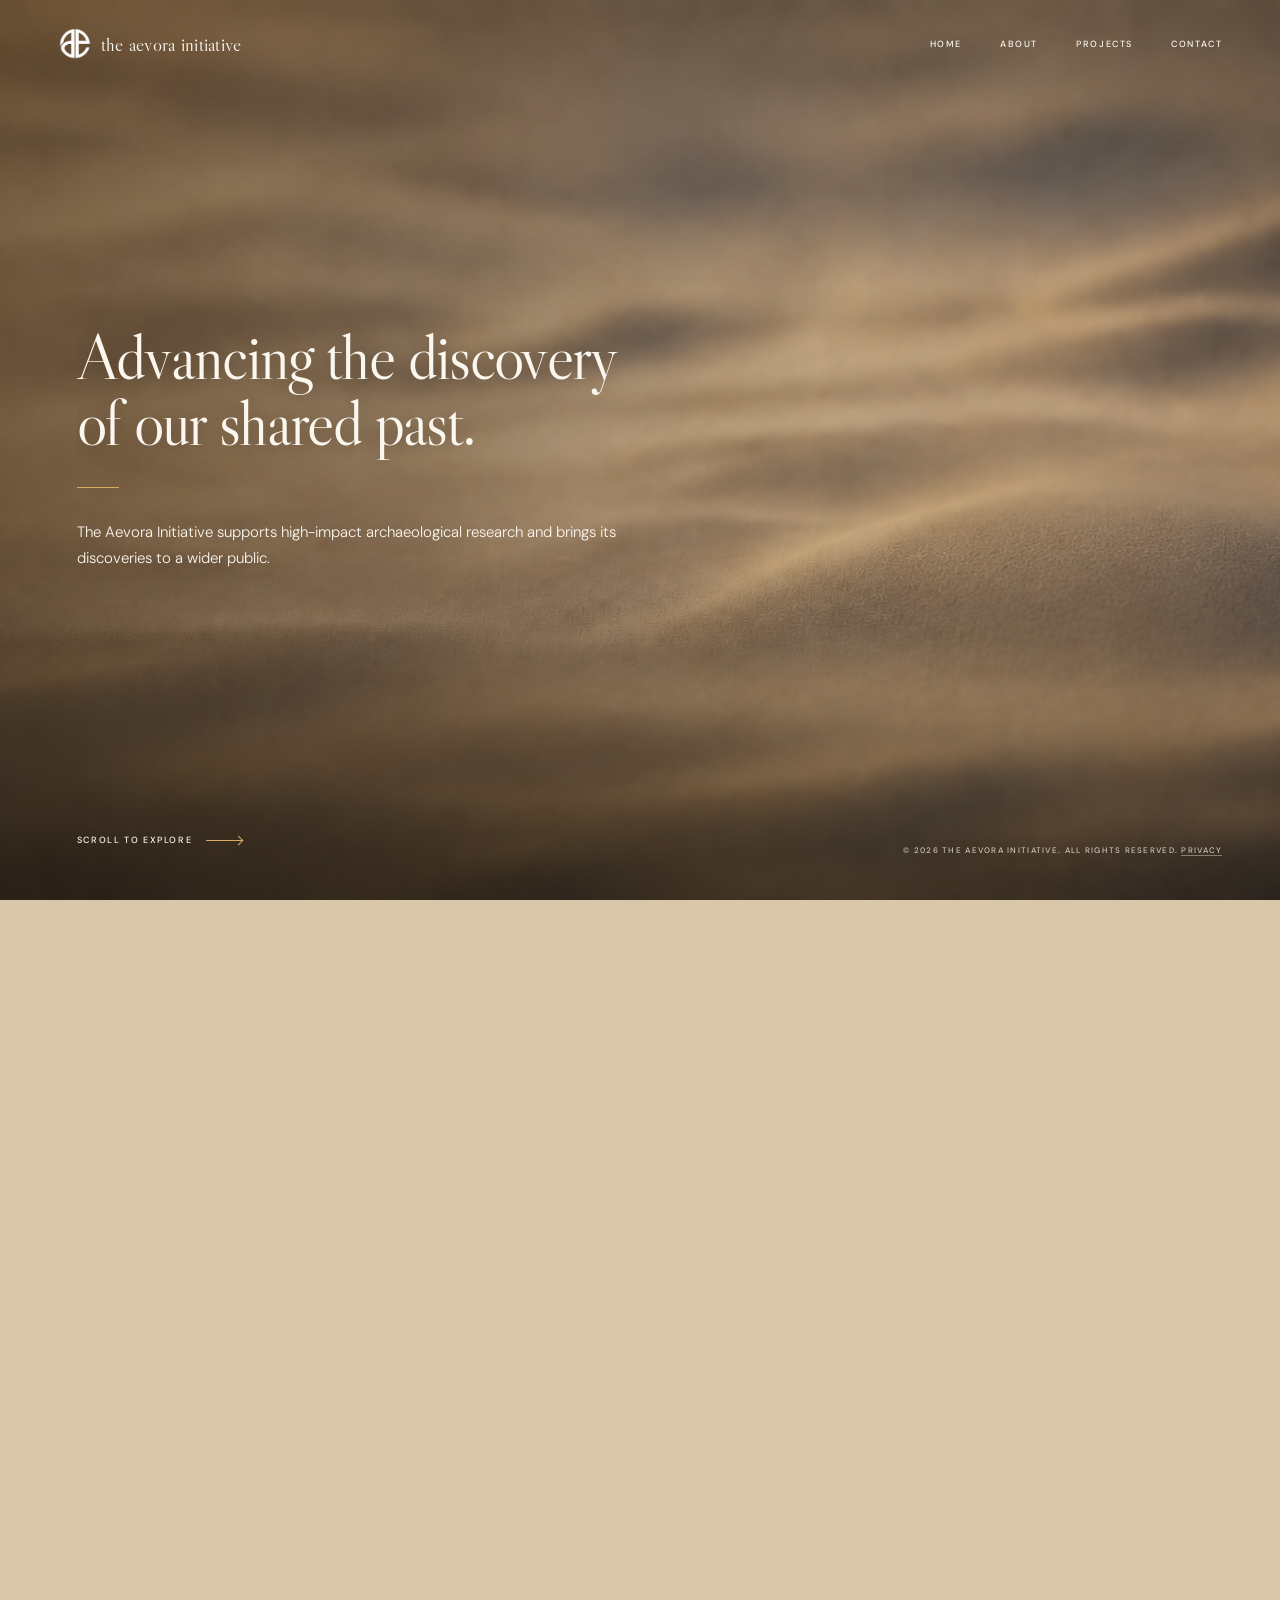
==== index.html @ 2a1e5204 "Stabilize mobile menu and protect footer" ====
<!doctype html>
<html lang="en-GB">
<head>
  <meta charset="utf-8">
  <meta name="viewport" content="width=device-width,initial-scale=1">
  <meta name="description" content="The Aevora Initiative supports high-impact archaeological research and brings its discoveries to a wider public.">
  <meta name="robots" content="index, follow, max-image-preview:large, max-snippet:-1, max-video-preview:-1">
  <link rel="canonical" href="https://www.aevorainitiative.org/">
  <meta name="theme-color" content="#d8c7a8">
  <meta name="color-scheme" content="only light">
  <meta property="og:type" content="website">
  <meta property="og:site_name" content="The Aevora Initiative">
  <meta property="og:locale" content="en_GB">
  <meta property="og:title" content="The Aevora Initiative | Advancing Archaeological Research">
  <meta property="og:description" content="Advancing the discovery of our shared past.">
  <meta property="og:url" content="https://www.aevorainitiative.org/">
  <meta property="og:image" content="https://www.aevorainitiative.org/og-aevora.jpg">
  <meta property="og:image:width" content="1200">
  <meta property="og:image:height" content="630">
  <meta property="og:image:alt" content="An ancient tablet emerging from a refined sand landscape">
  <meta name="twitter:card" content="summary_large_image">
  <meta name="twitter:title" content="The Aevora Initiative | Advancing Archaeological Research">
  <meta name="twitter:description" content="The Aevora Initiative supports high-impact archaeological research and brings its discoveries to a wider public.">
  <meta name="twitter:image" content="https://www.aevorainitiative.org/og-aevora.jpg">
  <title>The Aevora Initiative | Advancing Archaeological Research</title>
  <link rel="icon" href="aevora-favicon-white.png" type="image/png">
  <link rel="apple-touch-icon" href="aevora-favicon-white.png">
  <link rel="preconnect" href="https://fonts.googleapis.com">
  <link rel="preconnect" href="https://fonts.gstatic.com" crossorigin>
  <link href="https://fonts.googleapis.com/css2?family=DM+Sans:wght@300;400;500&family=Libre+Caslon+Display&display=swap" rel="stylesheet">
  <link rel="preload" as="image" href="stills/artefact-01-tablet-v2-covered.png" fetchpriority="high">
  <link rel="preload" as="video" href="previews/aevora-1080-continuous-artefact-loop-preview.mp4" type="video/mp4">
  <link rel="stylesheet" href="styles.css?v=39">
  <script async src="https://plausible.io/js/pa-ea0xx8mnbcQlROF3PnJ3m.js"></script>
  <script>
    window.plausible = window.plausible || function () { (plausible.q = plausible.q || []).push(arguments); };
    plausible.init = plausible.init || function (options) { plausible.o = options || {}; };
    plausible.init({ hashBasedRouting: true });
  </script>
  <script type="application/ld+json">
  {
    "@context": "https://schema.org",
    "@type": "Organization",
    "@id": "https://www.aevorainitiative.org/#organization",
    "name": "The Aevora Initiative",
    "alternateName": "Aevora",
    "url": "https://www.aevorainitiative.org/",
    "logo": "https://www.aevorainitiative.org/aevora-monogram.png",
    "description": "The Aevora Initiative supports high-impact archaeological research and brings its discoveries to a wider public.",
    "email": "contact@aevorainitiative.org",
    "founder": {
      "@type": "Person",
      "name": "Omid Majidpour"
    },
    "areaServed": "Worldwide",
    "knowsAbout": [
      "Archaeology",
      "Archaeological research",
      "Cultural heritage",
      "Research philanthropy"
    ]
  }
  </script>
</head>
<body>
  <header class="site-header">
    <a class="brand" href="#top" aria-label="The Aevora Initiative home"><img class="brand-mark" src="aevora-monogram.png" alt=""><span class="brand-name">the aevora initiative</span></a>
    <button class="menu-button" aria-expanded="false" aria-controls="site-nav">Menu</button>
    <nav id="site-nav"><a href="#top">Home</a><a href="#about">About</a><div class="nav-dropdown"><a class="projects-link" href="#research" aria-controls="projects-menu">Projects</a><div class="dropdown-menu" id="projects-menu"><a href="#lagash"><strong>Lagash</strong><small>Ancient Sumer</small></a></div></div><a href="#contact">Contact</a></nav>
  </header>

  <main id="top">
    <div class="reveal-stage" aria-hidden="true">
      <video id="background-video" class="motion-video" autoplay muted loop playsinline webkit-playsinline preload="auto" poster="stills/artefact-01-tablet-v2-covered.png">
        <source src="previews/aevora-1080-continuous-artefact-loop-preview.mp4" type="video/mp4">
      </video>
      <div class="reveal-shade"></div>
    </div>
    <div class="site-copyright">© <span id="main-year"></span> The Aevora Initiative. All rights reserved. <a id="privacy-link" href="privacy.html">Privacy</a></div>

    <section class="story-panel hero-panel">
      <div class="story-copy">
        <h1>Advancing the discovery<br>of our shared past.</h1>
        <span class="rule"></span>
        <p>The Aevora Initiative supports high-impact archaeological research and brings its discoveries to a wider public.</p>
      </div>
      <a class="scroll-cue" href="#about"><span>Scroll to explore</span><i></i></a>
    </section>

    <section class="story-panel about-panel" id="about" data-video-end="18"><div class="story-copy"><span class="eyebrow">About</span><h2>Archaeological discoveries reshape what we know.</h2><p>Yet the critical scholarship and fieldwork behind them remain significantly underfunded and too often overlooked.</p><p>Conceived by its founder, Omid Majidpour, at the University of Cambridge, The Aevora Initiative is a platform created to broaden support for archaeology. It connects high-impact scholarship and fieldwork with new sources of funding while bringing greater attention to the discoveries they make possible.</p><div class="quiet-note"><span>The name</span><p><strong>Aevora</strong> draws inspiration from the Latin <i>aevum</i>—eternity and the enduring passage of time—and <i>aura</i>—a presence that can be felt. Together, they express the enduring presence of our deep history.</p></div><p class="closing">Archaeology brings that presence into view.</p></div></section>

    <section class="story-panel" id="research" data-video-end="30"><div class="story-copy"><span class="eyebrow">Projects</span><h2>Supporting research. Unlocking discovery.</h2><p>Aevora identifies high-impact, academically rigorous archaeological projects where additional support can unlock a meaningful next stage of discovery.</p><p>Our aim is to help provide the patient funding, partnerships and public visibility that allow exceptional projects to progress beyond conventional constraints.</p><div class="quiet-note"><span>What we aim to unlock</span><p>New fieldwork, specialist analysis, emerging technologies, the publication of discoveries and wider engagement with the histories they reveal.</p></div></div></section>

    <section class="story-panel" id="lagash" data-video-end="35.9"><div class="story-copy"><span class="eyebrow">First project</span><h2>Ancient Sumerians</h2><p class="location">Lagash, Southern Mesopotamia (3rd millennium BCE)</p><p>The first project Aevora is developing support around is the Lagash Archaeological Project, which investigates Lagash, one of the earliest and most important city-states of ancient Sumer and one of the world’s first urban civilisations, dating back to the 3rd millennium BCE.</p><div class="quiet-note"><span>Research leadership</span><p>Led by the University of Cambridge and the University of Pennsylvania.</p></div></div></section>

    <section class="story-panel contact-panel" id="contact" data-reveal=".25"><div class="story-copy"><span class="eyebrow">Contact</span><h2>For research, philanthropic and partnership enquiries.</h2><a class="plausible-event-name--Contact+Email+Click" href="mailto:contact@aevorainitiative.org">contact@aevorainitiative.org</a></div></section>
  </main>
  <dialog class="privacy-dialog" id="privacy-dialog" aria-labelledby="privacy-title">
    <div class="privacy-dialog__panel">
      <form method="dialog"><button class="privacy-dialog__close" aria-label="Close privacy notice">×</button></form>
      <div class="privacy-dialog__content">
        <span class="eyebrow">Privacy</span>
        <h2 id="privacy-title">Privacy notice</h2>
        <section><p>The Aevora Initiative respects your privacy.</p></section>
        <section><p>We receive personal information only when you choose to contact us, such as your name, email address, organisation and the contents of your correspondence. We use this information to respond to enquiries and retain it only for as long as reasonably necessary.</p></section>
        <section><p>We use Plausible Analytics to measure anonymous, aggregate website usage without cookies or individual visitor profiles.</p></section>
        <section><p>We do not sell your personal information. To ask us to access, correct or delete information you have sent us, contact <a href="mailto:contact@aevorainitiative.org">contact@aevorainitiative.org</a>.</p></section>
      </div>
    </div>
  </dialog>
  <script src="script.js?v=24"></script>
</body>
</html>
---- styles.css ----
:root {
  color-scheme: only light;
  --ink: #fbf7ef;
  --paper: #f5f0e6;
  --brass: #d7ad61;
  --footer-ink: #292722;
  --line: rgba(41, 39, 34, .16);
}

* { box-sizing: border-box; }
html { scroll-behavior: smooth; }
body {
  margin: 0;
  background: #d8c7a8;
  color: var(--ink);
  font-family: 'DM Sans', sans-serif;
  font-weight: 300;
}

.site-header {
  position: fixed;
  z-index: 30;
  top: 0;
  left: 0;
  width: 100%;
  display: flex;
  justify-content: space-between;
  align-items: center;
  padding: 27px 4.5vw;
  background: transparent;
  color: #fbf7ef;
}
.brand { display: inline-flex; align-items: center; gap: 9px; color: inherit; text-decoration: none; letter-spacing: .02em; }
.brand-mark {
  display: block;
  flex: 0 0 auto;
  width: 34px;
  height: 34px;
  object-fit: contain;
  filter: brightness(0) invert(1);
}
.brand-name { font-family: 'Libre Caslon Display', serif; font-size: 19px; line-height: 1; letter-spacing: .015em; text-transform: lowercase; }
.site-header nav { display: flex; align-items: center; gap: 38px; }
.site-header nav a, .menu-button, .projects-link { color: #fbf7ef; -webkit-text-fill-color: #fbf7ef; text-decoration: none; text-transform: uppercase; letter-spacing: .18em; font: 500 9px 'DM Sans', sans-serif; }
.nav-dropdown { position: relative; display: flex; align-items: center; }
.projects-link { display: block; padding: 0; border: 0; background: none; cursor: pointer; }
.dropdown-menu { position: absolute; top: calc(100% + 13px); left: 50%; min-width: 178px; padding: 8px; background: rgba(45, 35, 25, .88); border: 1px solid rgba(255, 250, 241, .17); opacity: 0; visibility: hidden; transform: translate(-50%, 0); transition: opacity .2s ease, visibility .2s; -webkit-backdrop-filter: blur(14px); backdrop-filter: blur(14px); box-shadow: 0 14px 38px rgba(30, 22, 14, .2); }
.nav-dropdown:hover .dropdown-menu, .nav-dropdown:focus-within .dropdown-menu, .nav-dropdown.is-open .dropdown-menu { opacity: 1; visibility: visible; transform: translate(-50%, 0); }
.dropdown-menu a { display: flex; flex-direction: column; gap: 4px; padding: 11px 12px; text-transform: none !important; letter-spacing: 0 !important; }
.dropdown-menu strong { font-family: 'Libre Caslon Display', serif; font-size: 17px; font-weight: 400; }
.dropdown-menu small { color: var(--brass); text-transform: uppercase; letter-spacing: .16em; font-size: 7px; }
.menu-button { display: none; border: 0; background: none; padding: 10px; }

.reveal-stage {
  position: fixed;
  z-index: 0;
  inset: 0;
  overflow: hidden;
  background: #b5946a url('stills/artefact-01-tablet-v2-covered.png') center / cover no-repeat;
  pointer-events: none;
}
.motion-video {
  position: absolute;
  inset: 0;
  width: 100%;
  height: 100%;
  object-fit: cover;
  object-position: center;
  opacity: 0;
  transition: opacity .2s ease;
  transform: scale(1.13) translateZ(0);
  backface-visibility: hidden;
}
.reveal-stage.video-ready .motion-video { opacity: 1; }
.motion-video::-webkit-media-controls-start-playback-button { display: none !important; -webkit-appearance: none; }
.reveal-shade {
  position: absolute;
  z-index: 3;
  inset: 0;
  background: linear-gradient(90deg, rgba(42, 31, 20, .47), rgba(42, 31, 20, .27) 34%, rgba(42, 31, 20, .04) 64%, transparent 82%), linear-gradient(0deg, rgba(26, 20, 14, .34), transparent 38%);
}

.story-panel { position: relative; z-index: 5; min-height: 105vh; min-height: 105svh; display: flex; align-items: center; padding: 130px 47vw 120px 6vw; }
.story-copy { width: min(660px, 100%); color: #fbf7ef; opacity: 1; transform: none; text-shadow: 0 1px 24px rgba(30, 22, 14, .38); }
.story-panel:not(.hero-panel) { min-height: 108vh; min-height: 108svh; }
.hero-panel { min-height: 100vh; min-height: 100svh; }
.story-copy h1, .story-copy h2 { margin: 0; font-family: 'Libre Caslon Display', serif; font-weight: 400; letter-spacing: -.026em; }
.story-copy h1 { font-size: clamp(49px, 5vw, 78px); line-height: 1.03; }
.story-copy h2 { font-size: clamp(39px, 4.1vw, 62px); line-height: 1.07; }
.story-copy > p { max-width: 620px; font-size: 15px; line-height: 1.75; }
.rule { display: block; width: 42px; height: 1px; margin: 31px 0; background: var(--brass); }
.eyebrow { display: block; margin-bottom: 30px; color: var(--brass); text-transform: uppercase; letter-spacing: .21em; font-size: 9px; font-weight: 500; }
.quiet-note { max-width: 530px; margin-top: 36px; padding-top: 21px; border-top: 1px solid rgba(255, 250, 241, .28); font-size: 13px; line-height: 1.7; }
.quiet-note span { color: var(--brass); text-transform: uppercase; letter-spacing: .17em; font-size: 9px; }
.closing { margin-top: 27px; color: var(--brass); font-family: 'Libre Caslon Display', serif; font-size: 23px !important; }
.about-panel .quiet-note { margin-top: 26px; padding-top: 16px; }
.about-panel .closing { margin-top: 18px; }
.approach-list > div { display: grid; grid-template-columns: 31px 118px 1fr; gap: 14px; padding: 17px 0; border-top: 1px solid rgba(255, 250, 241, .26); }
.approach-list span { padding-top: 7px; color: var(--brass); font-size: 9px; }
.approach-list h3 { margin: 0; font-family: 'Libre Caslon Display', serif; font-size: 23px; font-weight: 400; }
.approach-list p { margin: 4px 0; font-size: 12px; line-height: 1.55; }
.founder-copy > p { font-size: 14px; }
.location { color: var(--brass); font-family: 'Libre Caslon Display', serif; font-size: 23px !important; }
.news-copy { max-width: 650px; }
.news-card { padding-top: 24px; border-top: 1px solid rgba(255, 250, 241, .3); }
.lo-mark { width: 96px; height: 48px; margin: 2px 0 0; background: url('lombard-odier-logo-white.png') left center / contain no-repeat; opacity: .56; filter: drop-shadow(0 1px 12px rgba(30, 22, 14, .12)); }
.lo-mark > * { display: none; }
.lo-mark span { margin-bottom: 3px; font-family: Georgia, serif; font-size: 8px; letter-spacing: .16em; }
.lo-mark span b { padding: 0 5px; font-size: 14px; font-weight: 400; }
.lo-mark strong { font-family: 'DM Sans', sans-serif; font-size: 20px; font-weight: 500; letter-spacing: -.05em; }
.lo-mark small { margin-top: 3px; font-family: Georgia, serif; font-size: 5px; font-weight: 700; letter-spacing: .2em; }
.news-source, .news-credit { color: var(--brass); text-transform: uppercase; letter-spacing: .18em; font-size: 9px !important; font-weight: 500; }
.news-card h2 { margin: 12px 0 23px; }
.news-card h2 { font-size: clamp(31px, 3.25vw, 49px); line-height: 1.08; }
.news-card > p:not(.news-source):not(.news-credit) { max-width: 590px; font-size: 14px; line-height: 1.72; }
.news-credit { margin-top: 27px; }
.featured-lockup { display: flex; align-items: center; gap: 18px; margin-top: 25px; }
.featured-lockup > span { color: var(--brass); text-transform: uppercase; letter-spacing: .18em; font-size: 8px; font-weight: 500; }
.news-link { display: inline-flex; align-items: center; gap: 12px; margin-top: 16px; padding-bottom: 6px; color: var(--brass); border-bottom: 1px solid currentColor; text-decoration: none; text-transform: uppercase; letter-spacing: .16em; font-size: 9px; font-weight: 500; }
.contact-panel a { color: var(--brass); font-size: 17px; }
.scroll-cue { position: absolute; left: 6vw; bottom: 6vh; display: flex; align-items: center; gap: 14px; color: inherit; text-decoration: none; text-transform: uppercase; letter-spacing: .18em; font-size: 9px; font-weight: 500; }
.scroll-cue i { position: relative; width: 36px; height: 1px; background: var(--brass); }
.scroll-cue i::after { content: ''; position: absolute; right: 0; top: -3px; width: 6px; height: 6px; border-right: 1px solid var(--brass); border-bottom: 1px solid var(--brass); transform: rotate(-45deg); }
.site-copyright { position: fixed; z-index: 6; right: 4.5vw; bottom: 5vh; color: rgba(255, 250, 241, .72); text-transform: uppercase; letter-spacing: .16em; font-size: 8px; font-weight: 500; text-shadow: 0 1px 16px rgba(30, 22, 14, .32); }
.site-copyright a { color: inherit; text-decoration: none; border-bottom: 1px solid rgba(255, 250, 241, .4); }
.site-copyright a:hover, .site-copyright a:focus-visible { color: #fffaf1; border-bottom-color: currentColor; }
.privacy-dialog { width: 100%; max-width: none; height: 100%; max-height: none; margin: 0; padding: 0; color: var(--ink); background: transparent; border: 0; }
.privacy-dialog::backdrop { background: rgba(30, 23, 17, .42); }
.privacy-dialog__panel { position: absolute; top: 50%; left: 50%; width: min(680px, 92vw); max-height: 84vh; overflow: hidden; transform: translate(-50%, -50%); background: #89735d; border: 1px solid rgba(255, 250, 241, .24); box-shadow: 0 28px 90px rgba(25, 18, 12, .28); }
.privacy-dialog__content { max-height: 84vh; overflow-y: auto; padding: 64px 70px 55px; scrollbar-color: rgba(255, 250, 241, .32) transparent; }
.privacy-dialog__close { position: absolute; z-index: 2; top: 20px; right: 23px; width: 38px; height: 38px; padding: 0; color: var(--ink); background: transparent; border: 0; border-radius: 50%; font: 300 31px/34px 'DM Sans', sans-serif; cursor: pointer; }
.privacy-dialog__close:hover, .privacy-dialog__close:focus-visible { background: rgba(255, 250, 241, .1); outline: 1px solid rgba(255, 250, 241, .28); }
.privacy-dialog .eyebrow { margin-bottom: 22px; }
.privacy-dialog h2 { margin: 0; font-family: 'Libre Caslon Display', serif; font-size: clamp(42px, 5vw, 64px); font-weight: 400; letter-spacing: -.026em; }
.privacy-updated { margin: 16px 0 48px; color: rgba(255, 250, 241, .62); text-transform: uppercase; letter-spacing: .12em; font-size: 8px; }
.privacy-dialog section { padding: 13px 0; }
.privacy-dialog section:first-of-type { font-family: 'DM Sans', sans-serif; font-size: 13px; line-height: 1.75; }
.privacy-dialog h3 { margin: 0 0 11px; color: var(--brass); text-transform: uppercase; letter-spacing: .18em; font-size: 9px; font-weight: 500; }
.privacy-dialog p { margin: 0 0 11px; font-size: 13px; line-height: 1.75; }
.privacy-dialog a { color: var(--brass); }

@media (max-width: 850px) {
  .site-header {
    padding: 20px 6vw;
    background: transparent;
  }
  .brand-name { font-size: 17px; }
  .brand-mark { width: 31px; height: 31px; }
  .menu-button { position: relative; z-index: 51; display: block; }
  .site-header nav { position: fixed; z-index: 50; top: 67px; right: 5vw; bottom: auto; left: auto; display: none; flex-direction: column; align-items: flex-start; justify-content: flex-start; gap: 0; width: min(250px, 90vw); min-height: 0; padding: 13px 18px 15px; background: rgba(43, 33, 24, .92); border: 1px solid rgba(255, 250, 241, .16); box-shadow: 0 16px 42px rgba(25, 18, 12, .24); -webkit-backdrop-filter: blur(18px); backdrop-filter: blur(18px); }
  .site-header nav.is-open { display: flex; }
  .site-header nav > a, .site-header nav .projects-link { width: 100%; padding: 10px 0; font-family: 'DM Sans', sans-serif; font-size: 11px; font-weight: 500; letter-spacing: .15em; text-align: left; text-transform: uppercase; }
  .nav-dropdown { display: flex; flex-direction: column; width: 100%; align-items: flex-start; }
  .nav-dropdown .projects-link { padding-bottom: 10px; }
  .dropdown-menu { position: static; display: block; min-width: 0; padding: 0 0 5px 8px; background: none; border: 0; opacity: 1; visibility: visible; transform: none; backdrop-filter: none; box-shadow: none; }
  .nav-dropdown:hover .dropdown-menu, .nav-dropdown:focus-within .dropdown-menu, .nav-dropdown.is-open .dropdown-menu { transform: none; }
  .dropdown-menu a { padding: 5px 8px 10px; }
  .motion-video { object-position: 70% center; }
  .reveal-shade { background: linear-gradient(90deg, rgba(36, 27, 19, .58), rgba(36, 27, 19, .34) 66%, rgba(36, 27, 19, .12)); }
  .story-panel { min-height: 100vh; min-height: 100svh; padding: 122px 8vw 100px; }
  .story-panel:not(.hero-panel) { min-height: 105vh; min-height: 105svh; }
  .story-copy {
    max-width: 570px;
    opacity: 1 !important;
    transform: none !important;
    transition: none;
  }
  .story-copy h1 { font-size: clamp(43px, 11vw, 53px); }
  .story-copy h2 { font-size: clamp(36px, 9.5vw, 46px); }
  .approach-list > div { grid-template-columns: 27px 101px 1fr; }
  .scroll-cue { left: 8vw; }
  .site-copyright { right: 8vw; bottom: 3vh; font-size: 7px; }
  .privacy-dialog__panel { width: 92vw; max-height: 88vh; }
  .privacy-dialog__content { max-height: 88vh; }
  .privacy-dialog__content { padding: 70px 8vw 48px; }
  .privacy-dialog__close { top: 17px; right: 5vw; }
}

@media (hover: none), (pointer: coarse) {
  .story-copy { opacity: 1; transform: none; }
}

@media (prefers-reduced-motion: reduce) {
  html { scroll-behavior: auto; }
  .motion-video { display: none; }
  .reveal-stage { background-image: url('stills/artefact-01-tablet-v2-covered.png'); }
  .story-copy { transition: none; }
}
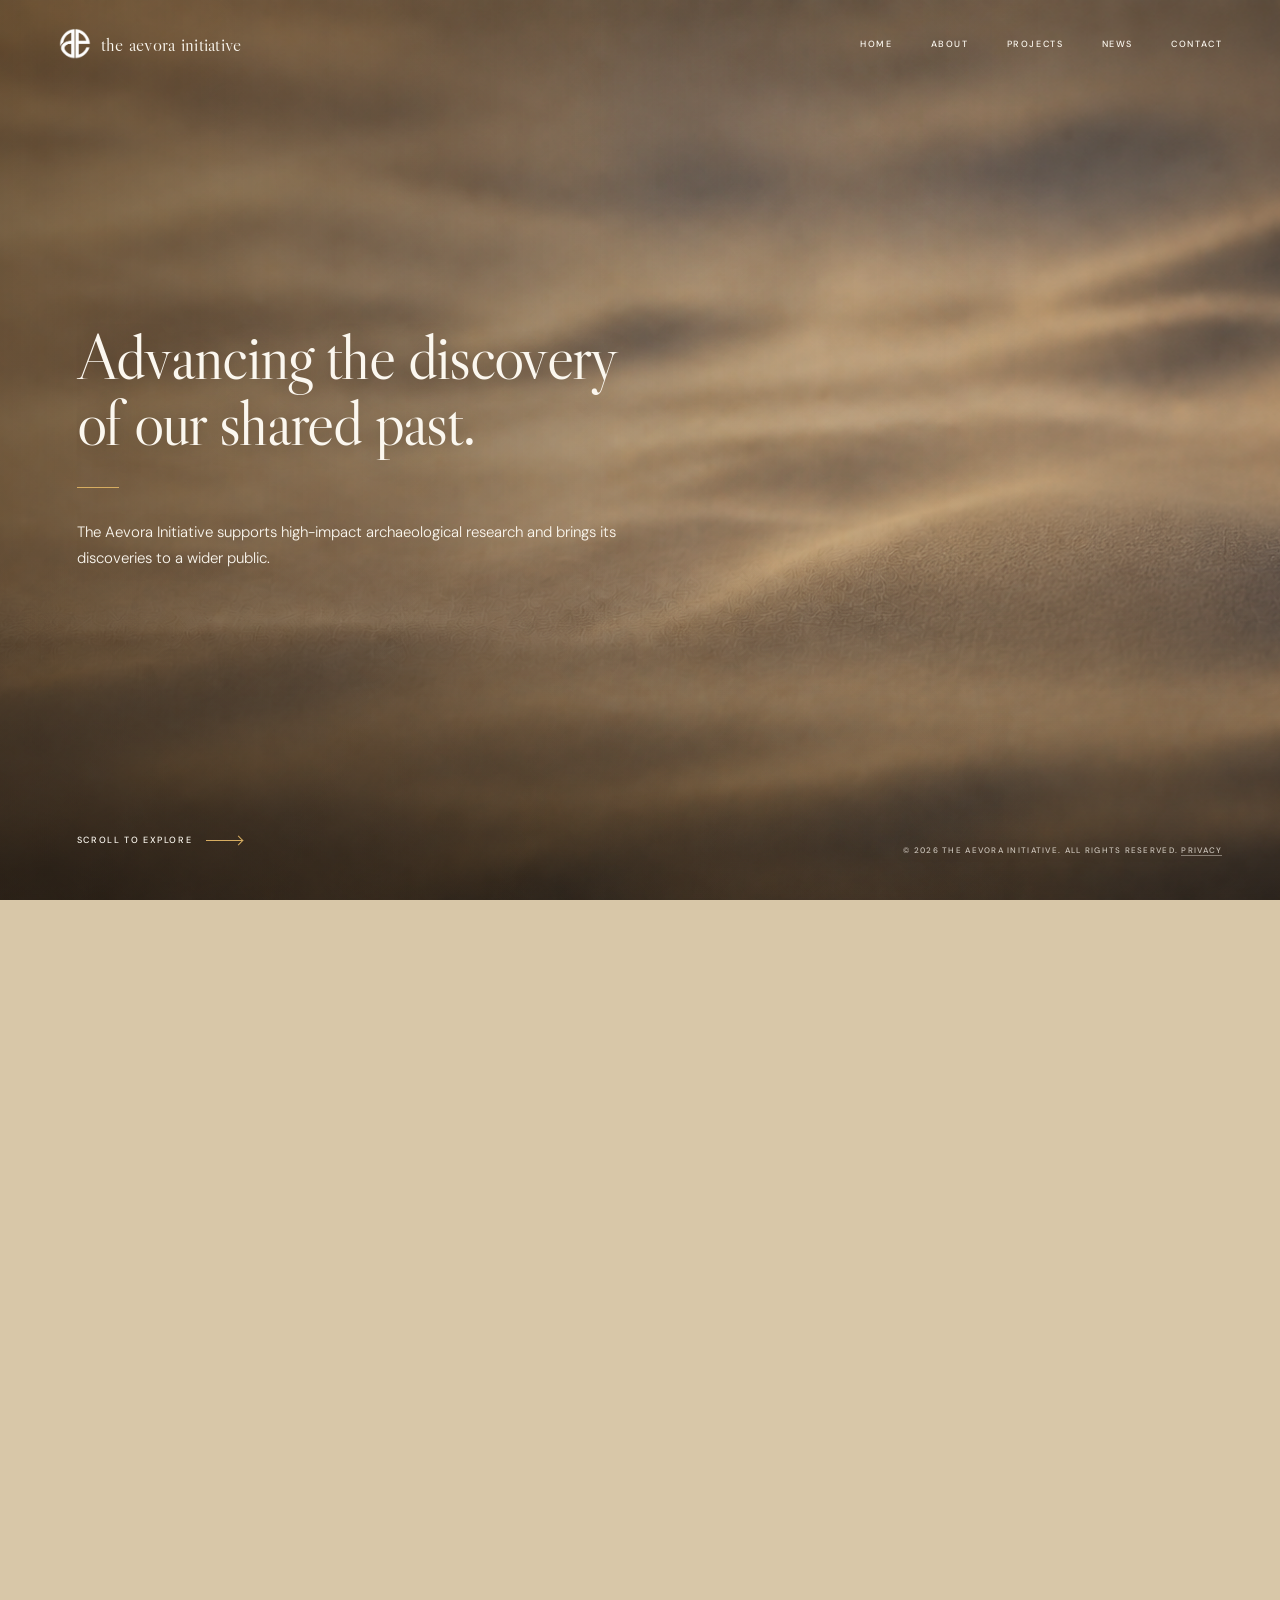
==== commit 55ca53d6: "Restore Lombard Odier news feature" ====
--- a/index.html
+++ b/index.html
@@ -23,8 +23,10 @@
   <meta name="twitter:description" content="The Aevora Initiative supports high-impact archaeological research and brings its discoveries to a wider public.">
   <meta name="twitter:image" content="https://www.aevorainitiative.org/og-aevora.jpg">
   <title>The Aevora Initiative | Advancing Archaeological Research</title>
-  <link rel="icon" href="aevora-favicon-white.png" type="image/png">
-  <link rel="apple-touch-icon" href="aevora-favicon-white.png">
+  <link rel="icon" href="aevora-favicon-light.png" type="image/png">
+  <link rel="icon" href="aevora-favicon-light.png" type="image/png" media="(prefers-color-scheme: light)">
+  <link rel="icon" href="aevora-favicon-dark.png" type="image/png" media="(prefers-color-scheme: dark)">
+  <link rel="apple-touch-icon" href="aevora-favicon-light.png">
   <link rel="preconnect" href="https://fonts.googleapis.com">
   <link rel="preconnect" href="https://fonts.gstatic.com" crossorigin>
   <link href="https://fonts.googleapis.com/css2?family=DM+Sans:wght@300;400;500&family=Libre+Caslon+Display&display=swap" rel="stylesheet">
@@ -50,7 +52,11 @@
     "email": "contact@aevorainitiative.org",
     "founder": {
       "@type": "Person",
-      "name": "Omid Majidpour"
+      "name": "Omid Majidpour",
+      "url": "https://www.linkedin.com/in/omidmajidpour",
+      "sameAs": [
+        "https://www.linkedin.com/in/omidmajidpour"
+      ]
     },
     "areaServed": "Worldwide",
     "knowsAbout": [
@@ -66,12 +72,13 @@
   <header class="site-header">
     <a class="brand" href="#top" aria-label="The Aevora Initiative home"><img class="brand-mark" src="aevora-monogram.png" alt=""><span class="brand-name">the aevora initiative</span></a>
     <button class="menu-button" aria-expanded="false" aria-controls="site-nav">Menu</button>
-    <nav id="site-nav"><a href="#top">Home</a><a href="#about">About</a><div class="nav-dropdown"><a class="projects-link" href="#research" aria-controls="projects-menu">Projects</a><div class="dropdown-menu" id="projects-menu"><a href="#lagash"><strong>Lagash</strong><small>Ancient Sumer</small></a></div></div><a href="#contact">Contact</a></nav>
+    <nav id="site-nav"><a href="#top">Home</a><a href="#about">About</a><div class="nav-dropdown"><a class="projects-link" href="#research" aria-controls="projects-menu">Projects</a><div class="dropdown-menu" id="projects-menu"><a href="#lagash"><strong>Lagash</strong><small>Ancient Sumer</small></a></div></div><a href="#news">News</a><a href="#contact">Contact</a></nav>
   </header>
 
   <main id="top">
     <div class="reveal-stage" aria-hidden="true">
       <video id="background-video" class="motion-video" autoplay muted loop playsinline webkit-playsinline preload="auto" poster="stills/artefact-01-tablet-v2-covered.png">
+        <source src="previews/aevora-720-mobile-preview.mp4" type="video/mp4" media="(max-width: 850px)">
         <source src="previews/aevora-1080-continuous-artefact-loop-preview.mp4" type="video/mp4">
       </video>
       <div class="reveal-shade"></div>
@@ -91,7 +98,9 @@
 
     <section class="story-panel" id="research" data-video-end="30"><div class="story-copy"><span class="eyebrow">Projects</span><h2>Supporting research. Unlocking discovery.</h2><p>Aevora identifies high-impact, academically rigorous archaeological projects where additional support can unlock a meaningful next stage of discovery.</p><p>Our aim is to help provide the patient funding, partnerships and public visibility that allow exceptional projects to progress beyond conventional constraints.</p><div class="quiet-note"><span>What we aim to unlock</span><p>New fieldwork, specialist analysis, emerging technologies, the publication of discoveries and wider engagement with the histories they reveal.</p></div></div></section>
 
-    <section class="story-panel" id="lagash" data-video-end="35.9"><div class="story-copy"><span class="eyebrow">First project</span><h2>Ancient Sumerians</h2><p class="location">Lagash, Southern Mesopotamia (3rd millennium BCE)</p><p>The first project Aevora is developing support around is the Lagash Archaeological Project, which investigates Lagash, one of the earliest and most important city-states of ancient Sumer and one of the world’s first urban civilisations, dating back to the 3rd millennium BCE.</p><div class="quiet-note"><span>Research leadership</span><p>Led by the University of Cambridge and the University of Pennsylvania.</p></div></div></section>
+    <section class="story-panel" id="lagash" data-video-end="35.9"><div class="story-copy"><span class="eyebrow">First project</span><h2>Revealing the cities of the Sumerians.</h2><p class="location">Lagash, Southern Mesopotamia (3rd millennium BCE)</p><p>The first project Aevora is developing support around is the Lagash Archaeological Project, which investigates Lagash, one of the earliest and most important city-states of ancient Sumer and one of the world’s first urban civilisations, dating back to the 3rd millennium BCE.</p><p>Further details about the project will be shared soon.</p><div class="quiet-note"><span>Research leadership</span><p>Led by the University of Cambridge and the University of Pennsylvania.</p></div></div></section>
+
+    <section class="story-panel" id="news"><div class="story-copy news-copy"><span class="eyebrow">News</span><article class="news-card"><p class="news-source">10 September 2026 · Lombard Odier</p><h2>The Aevora Initiative featured in Lombard Odier’s report on next-generation philanthropy.</h2><p>Lombard Odier’s new report, <i>The Next [Gen] Chapter of Philanthropy</i>, examines how younger generations are reshaping giving through a greater focus on measurable impact, innovation and accountability.</p><p>Drawing on an international survey alongside interviews and case studies, the report features The Aevora Initiative and its approach to unlocking philanthropic support for high-impact archaeological research and discovery.</p><a class="news-link plausible-event-name--Lombard+Odier+Report+Click" href="https://www.lombardodier.com/files/live/sites/loportail/files/news/2026/september/20261009/the_next_gen_chapter_of_philanthropy_09.2026.pdf" target="_blank" rel="noopener noreferrer">Read the report <span aria-hidden="true">→</span></a></article></div></section>
 
     <section class="story-panel contact-panel" id="contact" data-reveal=".25"><div class="story-copy"><span class="eyebrow">Contact</span><h2>For research, philanthropic and partnership enquiries.</h2><a class="plausible-event-name--Contact+Email+Click" href="mailto:contact@aevorainitiative.org">contact@aevorainitiative.org</a></div></section>
   </main>
